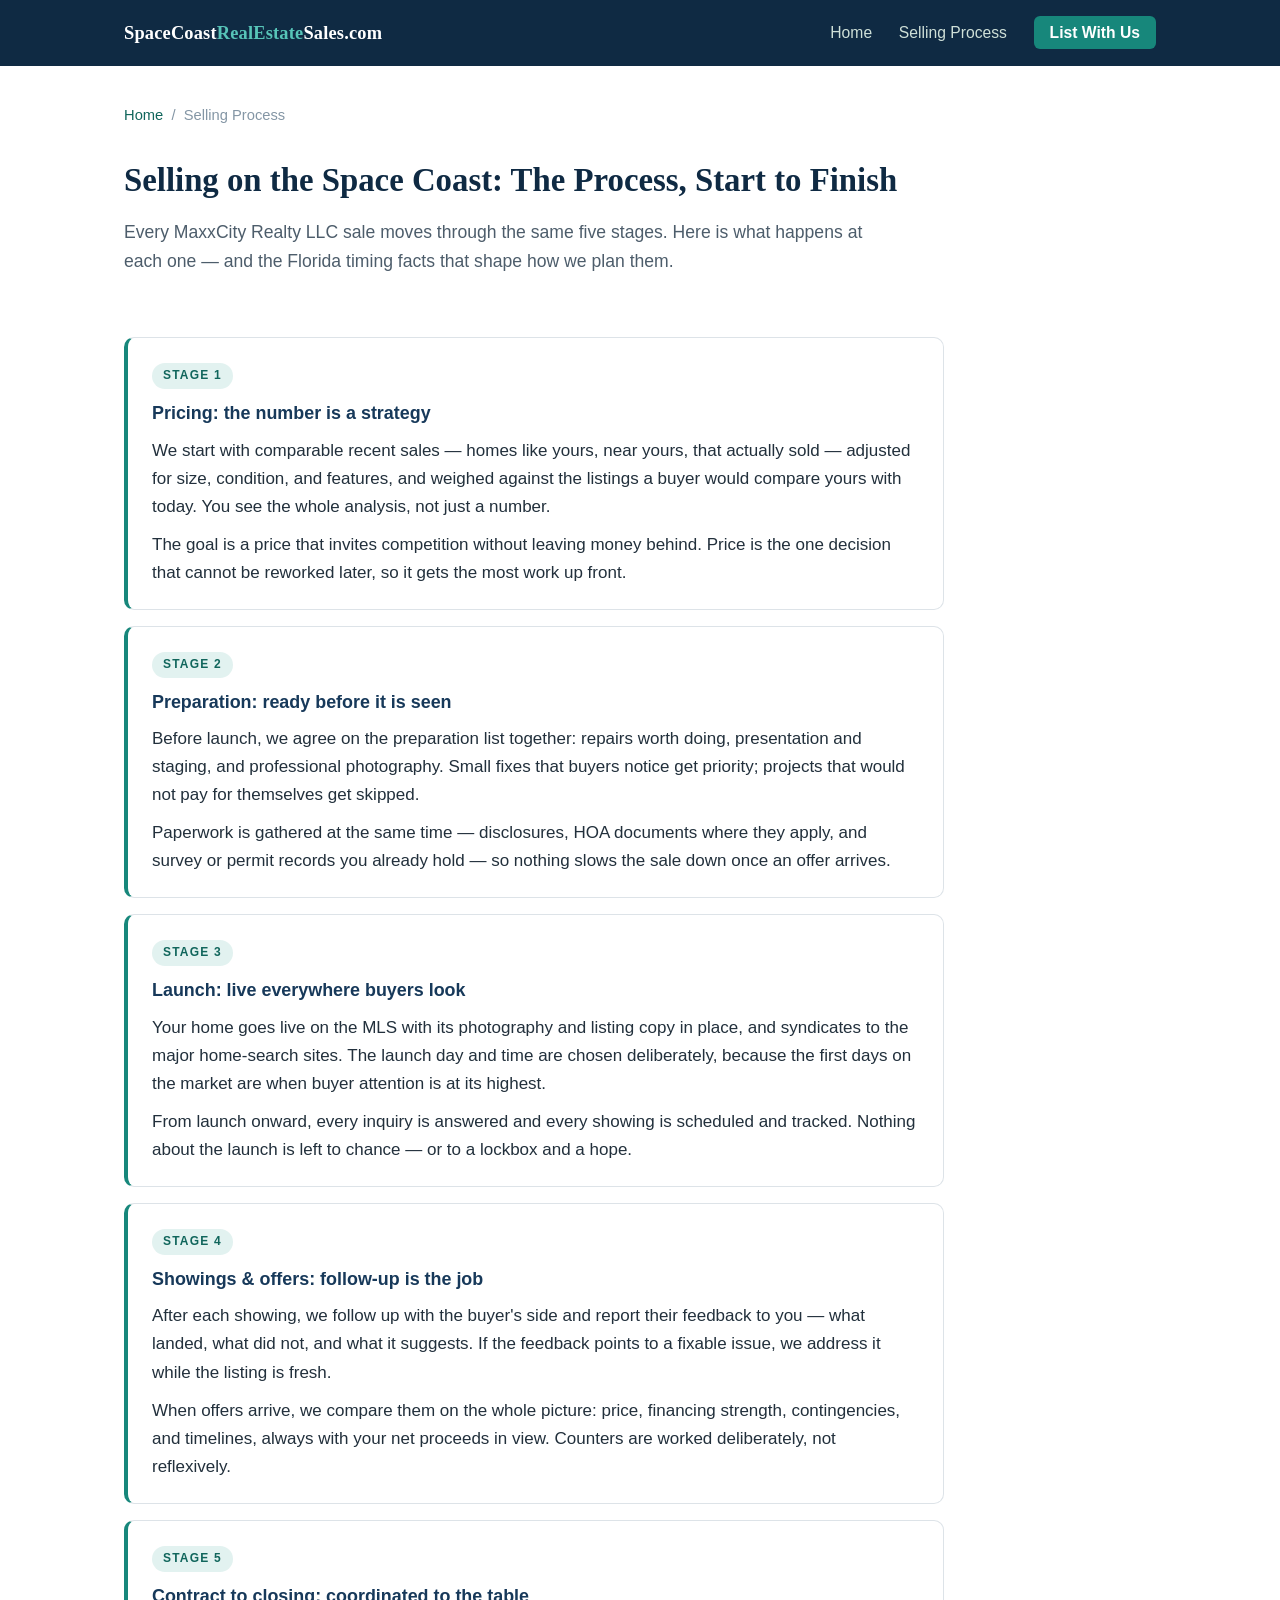
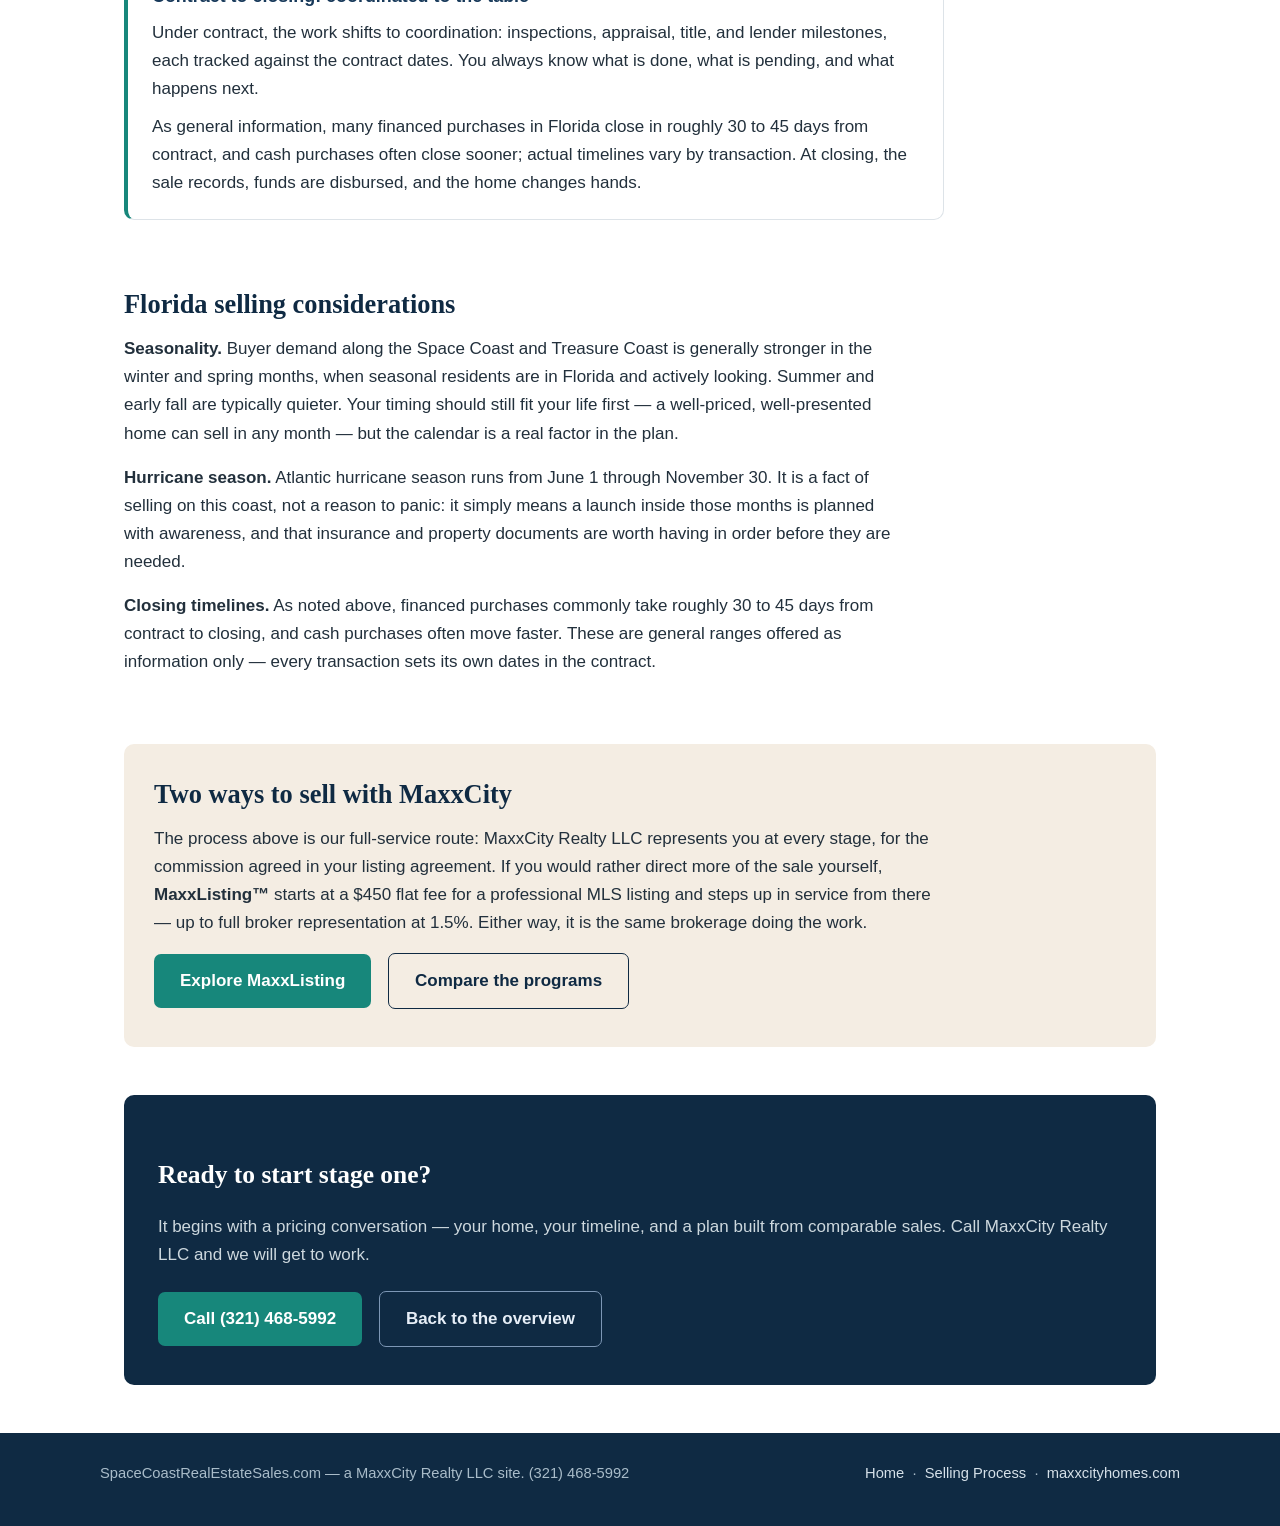
==== how-it-works.html @ 4e9aaf96 "Add files via upload" ====
<!DOCTYPE html>
<html lang="en">
<head>
<meta charset="UTF-8">
<meta name="viewport" content="width=device-width, initial-scale=1.0">
<title>Selling on the Space Coast: The Process, Start to Finish | SpaceCoast Real Estate Sales</title>
<meta name="description" content="How selling a home works with MaxxCity Realty LLC on Florida's Space Coast and Treasure Coast: pricing, preparation, launch, showings and offers, and closing — plus factual Florida timing considerations.">
<link rel="canonical" href="https://spacecoastrealestatesales.com/how-it-works.html">
<meta property="og:type" content="article">
<meta property="og:site_name" content="SpaceCoast Real Estate Sales">
<meta property="og:title" content="Selling on the Space Coast: The Process, Start to Finish">
<meta property="og:description" content="The five stages of a Space Coast home sale with MaxxCity Realty LLC — pricing, preparation, launch, showings and offers, closing — and the Florida timing facts that shape them.">
<meta property="og:url" content="https://spacecoastrealestatesales.com/how-it-works.html">
<meta name="twitter:card" content="summary">
<link rel="stylesheet" href="style.css">
</head>
<body>

<header class="site-header">
  <div class="header-inner">
    <a class="wordmark" href="index.html">SpaceCoast<span>RealEstate</span>Sales.com</a>
    <nav class="main-nav">
      <a href="index.html">Home</a>
      <a href="how-it-works.html">Selling Process</a>
      <a class="nav-cta" href="https://maxxcityhomes.com/list-with-us">List With Us</a>
    </nav>
  </div>
</header>

<main>

  <p class="crumb"><a href="index.html">Home</a> &nbsp;/&nbsp; Selling Process</p>

  <div class="page-head">
    <h1>Selling on the Space Coast: The Process, Start to Finish</h1>
    <p class="lede">Every MaxxCity Realty LLC sale moves through the same five stages. Here is what happens at each one — and the Florida timing facts that shape how we plan them.</p>
  </div>

  <section>
    <div class="stage-list">

      <div class="stage-block">
        <span class="step">Stage 1</span>
        <h3>Pricing: the number is a strategy</h3>
        <p>We start with comparable recent sales — homes like yours, near yours, that actually sold — adjusted for size, condition, and features, and weighed against the listings a buyer would compare yours with today. You see the whole analysis, not just a number.</p>
        <p>The goal is a price that invites competition without leaving money behind. Price is the one decision that cannot be reworked later, so it gets the most work up front.</p>
      </div>

      <div class="stage-block">
        <span class="step">Stage 2</span>
        <h3>Preparation: ready before it is seen</h3>
        <p>Before launch, we agree on the preparation list together: repairs worth doing, presentation and staging, and professional photography. Small fixes that buyers notice get priority; projects that would not pay for themselves get skipped.</p>
        <p>Paperwork is gathered at the same time — disclosures, HOA documents where they apply, and survey or permit records you already hold — so nothing slows the sale down once an offer arrives.</p>
      </div>

      <div class="stage-block">
        <span class="step">Stage 3</span>
        <h3>Launch: live everywhere buyers look</h3>
        <p>Your home goes live on the MLS with its photography and listing copy in place, and syndicates to the major home-search sites. The launch day and time are chosen deliberately, because the first days on the market are when buyer attention is at its highest.</p>
        <p>From launch onward, every inquiry is answered and every showing is scheduled and tracked. Nothing about the launch is left to chance — or to a lockbox and a hope.</p>
      </div>

      <div class="stage-block">
        <span class="step">Stage 4</span>
        <h3>Showings &amp; offers: follow-up is the job</h3>
        <p>After each showing, we follow up with the buyer's side and report their feedback to you — what landed, what did not, and what it suggests. If the feedback points to a fixable issue, we address it while the listing is fresh.</p>
        <p>When offers arrive, we compare them on the whole picture: price, financing strength, contingencies, and timelines, always with your net proceeds in view. Counters are worked deliberately, not reflexively.</p>
      </div>

      <div class="stage-block">
        <span class="step">Stage 5</span>
        <h3>Contract to closing: coordinated to the table</h3>
        <p>Under contract, the work shifts to coordination: inspections, appraisal, title, and lender milestones, each tracked against the contract dates. You always know what is done, what is pending, and what happens next.</p>
        <p>As general information, many financed purchases in Florida close in roughly 30 to 45 days from contract, and cash purchases often close sooner; actual timelines vary by transaction. At closing, the sale records, funds are disbursed, and the home changes hands.</p>
      </div>

    </div>
  </section>

  <section>
    <h2>Florida selling considerations</h2>
    <p class="narrow"><strong>Seasonality.</strong> Buyer demand along the Space Coast and Treasure Coast is generally stronger in the winter and spring months, when seasonal residents are in Florida and actively looking. Summer and early fall are typically quieter. Your timing should still fit your life first — a well-priced, well-presented home can sell in any month — but the calendar is a real factor in the plan.</p>
    <p class="narrow"><strong>Hurricane season.</strong> Atlantic hurricane season runs from June 1 through November 30. It is a fact of selling on this coast, not a reason to panic: it simply means a launch inside those months is planned with awareness, and that insurance and property documents are worth having in order before they are needed.</p>
    <p class="narrow"><strong>Closing timelines.</strong> As noted above, financed purchases commonly take roughly 30 to 45 days from contract to closing, and cash purchases often move faster. These are general ranges offered as information only — every transaction sets its own dates in the contract.</p>
  </section>

  <section class="band">
    <h2>Two ways to sell with MaxxCity</h2>
    <p class="narrow">The process above is our full-service route: MaxxCity Realty LLC represents you at every stage, for the commission agreed in your listing agreement. If you would rather direct more of the sale yourself, <strong>MaxxListing&trade;</strong> starts at a $450 flat fee for a professional MLS listing and steps up in service from there — up to full broker representation at 1.5%. Either way, it is the same brokerage doing the work.</p>
    <p><a class="btn" href="https://maxxlisting.com/">Explore MaxxListing</a> <a class="btn ghost-dark" href="https://maxxcityhomes.com/list-with-us">Compare the programs</a></p>
  </section>

  <div class="cta-band">
    <h2>Ready to start stage one?</h2>
    <p>It begins with a pricing conversation — your home, your timeline, and a plan built from comparable sales. Call MaxxCity Realty LLC and we will get to work.</p>
    <a class="btn" href="tel:+13214685992">Call (321) 468-5992</a>
    <a class="btn ghost" href="index.html">Back to the overview</a>
  </div>

</main>

<footer class="site-footer">
  <div class="footer-inner">
    <span>SpaceCoastRealEstateSales.com — a MaxxCity Realty LLC site. (321) 468-5992</span>
    <span><a href="index.html">Home</a> &nbsp;·&nbsp; <a href="how-it-works.html">Selling Process</a> &nbsp;·&nbsp; <a href="https://maxxcityhomes.com">maxxcityhomes.com</a></span>
  </div>
</footer>

</body>
</html>
---- style.css ----
/* SpaceCoast Real Estate Sales — microsite styles
   Coastal Florida realty palette: deep navy, coastal teal, warm sand.
   Serif display headlines (Georgia), system sans body.
   Shared design spec across the MaxxCity Realty microsites.
   No external assets. */

:root {
  --navy: #0F2A43;
  --navy-2: #17395a;
  --teal: #17877B;
  --teal-dark: #11665c;
  --sand: #F4EDE3;
  --ink: #22303C;
  --muted: #4d5d6b;
  --muted-light: #8496a5;
  --bg: #ffffff;
  --card: #ffffff;
  --line: #dde3e8;
  --radius: 10px;
}

* { box-sizing: border-box; }

html { scroll-behavior: smooth; }

body {
  margin: 0;
  font-family: -apple-system, BlinkMacSystemFont, "Segoe UI", Roboto,
    "Helvetica Neue", Arial, sans-serif;
  color: var(--ink);
  background: var(--bg);
  line-height: 1.65;
  font-size: 17px;
}

h1, h2, .wordmark, .price {
  font-family: Georgia, "Times New Roman", Times, serif;
}

a { color: var(--teal-dark); }
a:hover { color: var(--teal); }

/* ---------- Header ---------- */
.site-header {
  background: var(--navy);
  color: #fff;
}
.header-inner {
  max-width: 1080px;
  margin: 0 auto;
  padding: 18px 24px;
  display: flex;
  flex-wrap: wrap;
  align-items: center;
  justify-content: space-between;
  gap: 12px;
}
.wordmark {
  color: #fff;
  text-decoration: none;
  font-weight: 700;
  font-size: 1.15rem;
  letter-spacing: 0.01em;
}
.wordmark span { color: #57c4b8; }
.main-nav a {
  color: #cfe0d8;
  text-decoration: none;
  margin-left: 22px;
  font-size: 0.98rem;
}
.main-nav a:hover { color: #fff; }
.main-nav a.nav-cta {
  background: var(--teal);
  color: #fff;
  padding: 8px 16px;
  border-radius: 6px;
  font-weight: 600;
}
.main-nav a.nav-cta:hover { background: var(--teal-dark); }

/* ---------- Hero ---------- */
.hero {
  background: linear-gradient(160deg, var(--navy) 0%, var(--navy-2) 70%, #1d4e4a 100%);
  color: #fff;
  padding: 64px 24px 72px;
}
.hero-inner { max-width: 820px; margin: 0 auto; }
.hero .eyebrow {
  text-transform: uppercase;
  letter-spacing: 0.14em;
  font-size: 0.78rem;
  font-weight: 700;
  color: #8fd8cf;
  margin: 0 0 14px;
}
.hero h1 {
  font-size: 2.45rem;
  line-height: 1.18;
  margin: 0 0 18px;
  font-weight: 700;
}
.hero p.lede {
  font-size: 1.16rem;
  color: #dde8e4;
  margin: 0 0 28px;
  max-width: 680px;
}
.btn {
  display: inline-block;
  background: var(--teal);
  color: #fff;
  text-decoration: none;
  font-weight: 600;
  padding: 13px 26px;
  border-radius: 7px;
  margin-right: 12px;
}
.btn:hover { background: var(--teal-dark); color: #fff; }
.btn.ghost {
  background: transparent;
  border: 1px solid #7d97b5;
  color: #e6eef7;
}
.btn.ghost:hover { border-color: #fff; color: #fff; }
.btn.ghost-dark {
  background: transparent;
  border: 1px solid var(--navy);
  color: var(--navy);
}
.btn.ghost-dark:hover { background: var(--navy); color: #fff; }

/* ---------- Layout ---------- */
main { max-width: 1080px; margin: 0 auto; padding: 0 24px; }
section { padding: 44px 0 8px; }
section h2 {
  font-size: 1.65rem;
  line-height: 1.25;
  color: var(--navy);
  margin: 0 0 14px;
}
section h3 { color: var(--navy-2); margin: 0 0 8px; font-size: 1.12rem; }
section p { max-width: 780px; margin: 0 0 16px; }
.narrow { max-width: 780px; }

/* ---------- Sand band ---------- */
section.band {
  background: var(--sand);
  border-radius: var(--radius);
  padding: 34px 30px 22px;
  margin-top: 44px;
}

/* ---------- Card grids ---------- */
.grid {
  display: grid;
  grid-template-columns: repeat(auto-fit, minmax(230px, 1fr));
  gap: 18px;
  margin: 22px 0 10px;
}
.card {
  background: var(--card);
  border: 1px solid var(--line);
  border-radius: var(--radius);
  padding: 22px 20px;
}
.card .step {
  display: inline-block;
  font-size: 0.75rem;
  font-weight: 700;
  letter-spacing: 0.1em;
  text-transform: uppercase;
  color: var(--teal-dark);
  background: #e2f2f0;
  border-radius: 20px;
  padding: 3px 11px;
  margin-bottom: 10px;
}
.card .price {
  font-size: 1.55rem;
  font-weight: 700;
  color: var(--navy);
  margin: 0 0 10px;
}
.card p { margin: 0 0 10px; font-size: 0.98rem; color: var(--muted); }
.card p:last-child { margin-bottom: 0; }
.card h3 { margin-bottom: 6px; }
.card a { font-weight: 600; text-decoration: none; }
.card a:hover { text-decoration: underline; }

/* ---------- Deep-dive stage list (selling process) ---------- */
.stage-list { max-width: 820px; }
.stage-block {
  background: var(--card);
  border: 1px solid var(--line);
  border-left: 4px solid var(--teal);
  border-radius: var(--radius);
  padding: 22px 24px;
  margin-bottom: 16px;
}
.stage-block .step {
  display: inline-block;
  font-size: 0.75rem;
  font-weight: 700;
  letter-spacing: 0.1em;
  text-transform: uppercase;
  color: var(--teal-dark);
  background: #e2f2f0;
  border-radius: 20px;
  padding: 3px 11px;
  margin-bottom: 10px;
}
.stage-block p { margin: 0 0 10px; }
.stage-block p:last-child { margin-bottom: 0; }

/* ---------- FAQ ---------- */
.faq-item {
  background: var(--card);
  border: 1px solid var(--line);
  border-radius: var(--radius);
  padding: 20px 22px;
  margin-bottom: 14px;
  max-width: 820px;
}
.faq-item h3 { margin-bottom: 6px; }
.faq-item p { margin: 0; color: var(--muted); }

/* ---------- CTA band ---------- */
.cta-band {
  background: var(--navy);
  color: #fff;
  border-radius: var(--radius);
  padding: 38px 34px;
  margin: 48px 0;
  text-align: left;
}
.cta-band h2 { color: #fff; margin-bottom: 10px; font-family: Georgia, "Times New Roman", Times, serif; }
.cta-band p { color: #cdd8de; margin-bottom: 22px; }

/* ---------- Footer ---------- */
.site-footer {
  background: var(--navy);
  margin-top: 24px;
  padding: 28px 24px 40px;
  color: #a9bcc9;
  font-size: 0.92rem;
}
.footer-inner {
  max-width: 1080px;
  margin: 0 auto;
  display: flex;
  flex-wrap: wrap;
  gap: 10px 28px;
  justify-content: space-between;
}
.site-footer a { color: #d5e0e8; text-decoration: none; }
.site-footer a:hover { text-decoration: underline; }

/* ---------- Breadcrumb (subpage) ---------- */
.crumb { padding: 22px 0 0; font-size: 0.92rem; color: var(--muted-light); }
.crumb a { text-decoration: none; }
.crumb a:hover { text-decoration: underline; }
.page-head { padding-top: 18px; }
.page-head h1 { font-size: 2.05rem; color: var(--navy); line-height: 1.22; margin: 0 0 12px; }
.page-head p.lede { font-size: 1.1rem; color: var(--muted); max-width: 760px; }

/* ---------- Responsive ---------- */
@media (max-width: 640px) {
  body { font-size: 16px; }
  .hero { padding: 44px 20px 52px; }
  .hero h1 { font-size: 1.85rem; }
  .page-head h1 { font-size: 1.6rem; }
  section h2 { font-size: 1.4rem; }
  .main-nav a { margin-left: 14px; }
  .btn { display: block; text-align: center; margin: 0 0 10px; }
  .cta-band { padding: 28px 22px; }
  section.band { padding: 26px 20px 14px; }
}
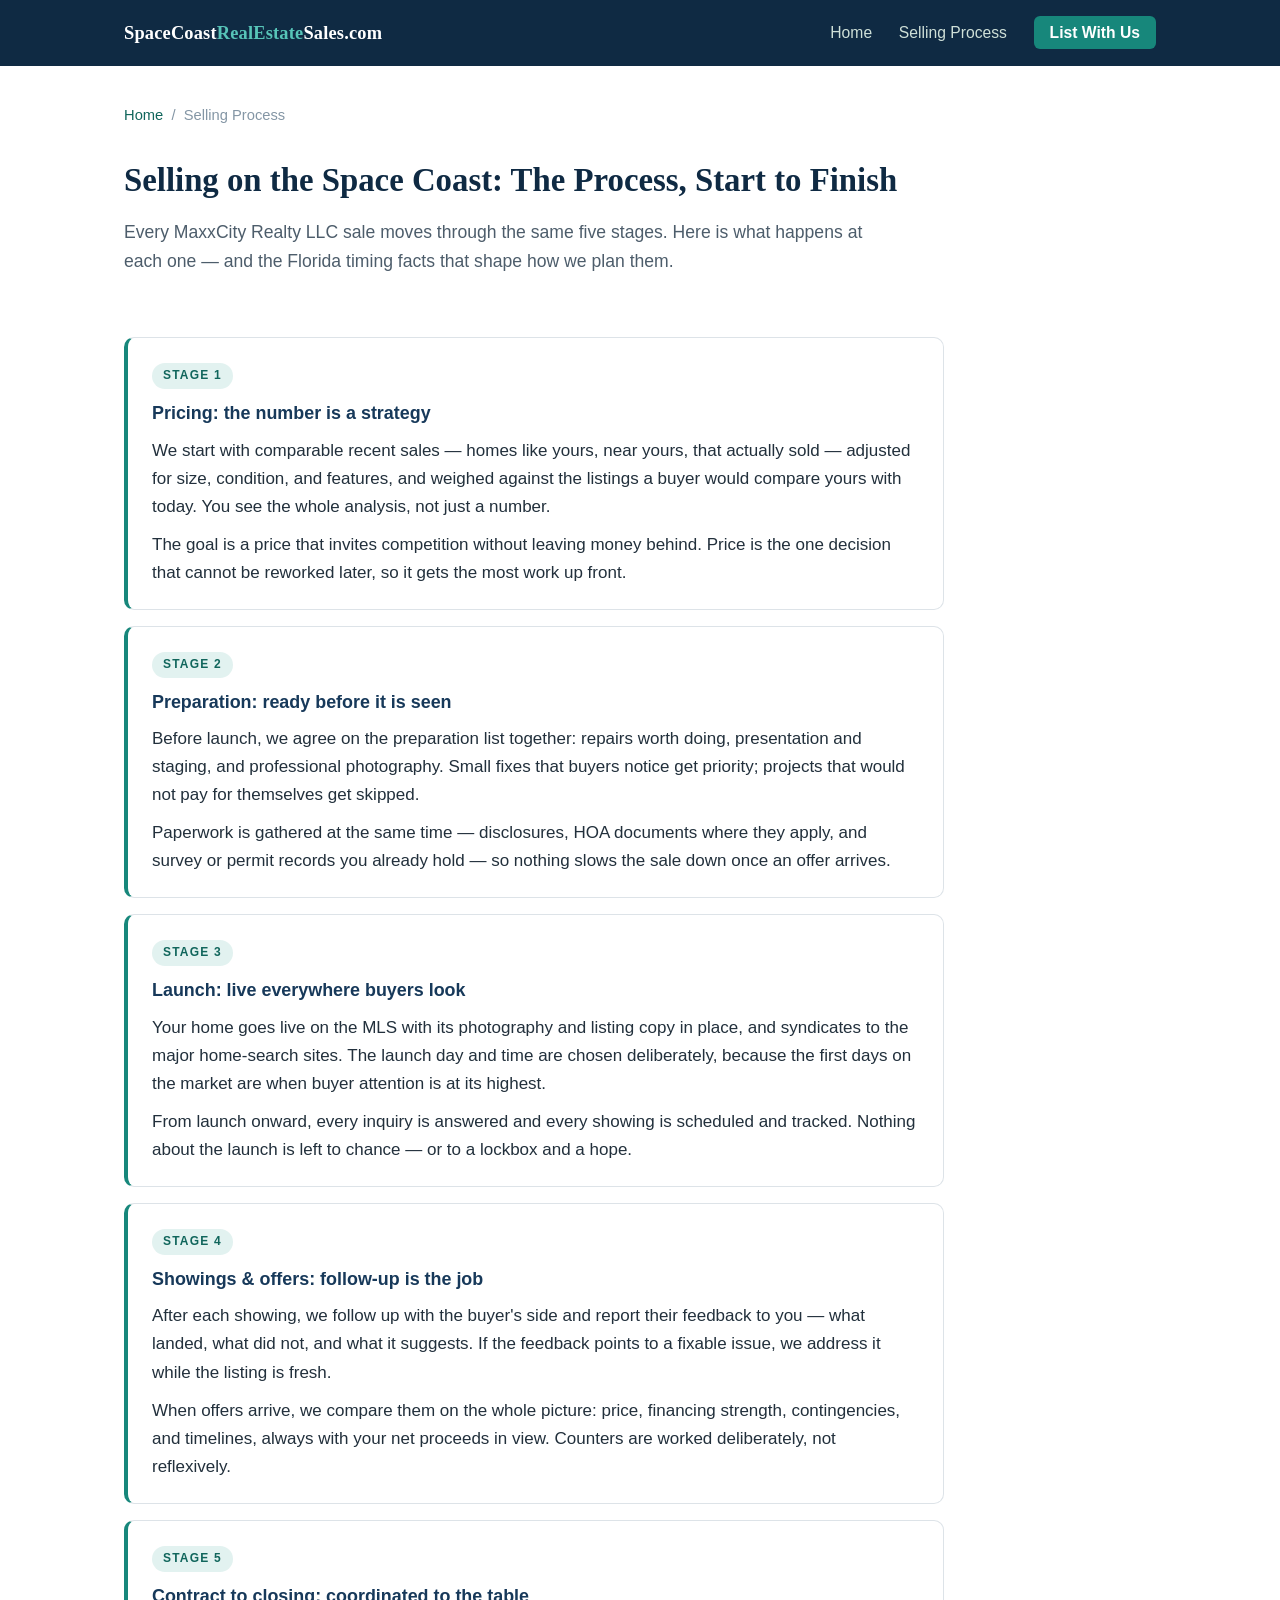
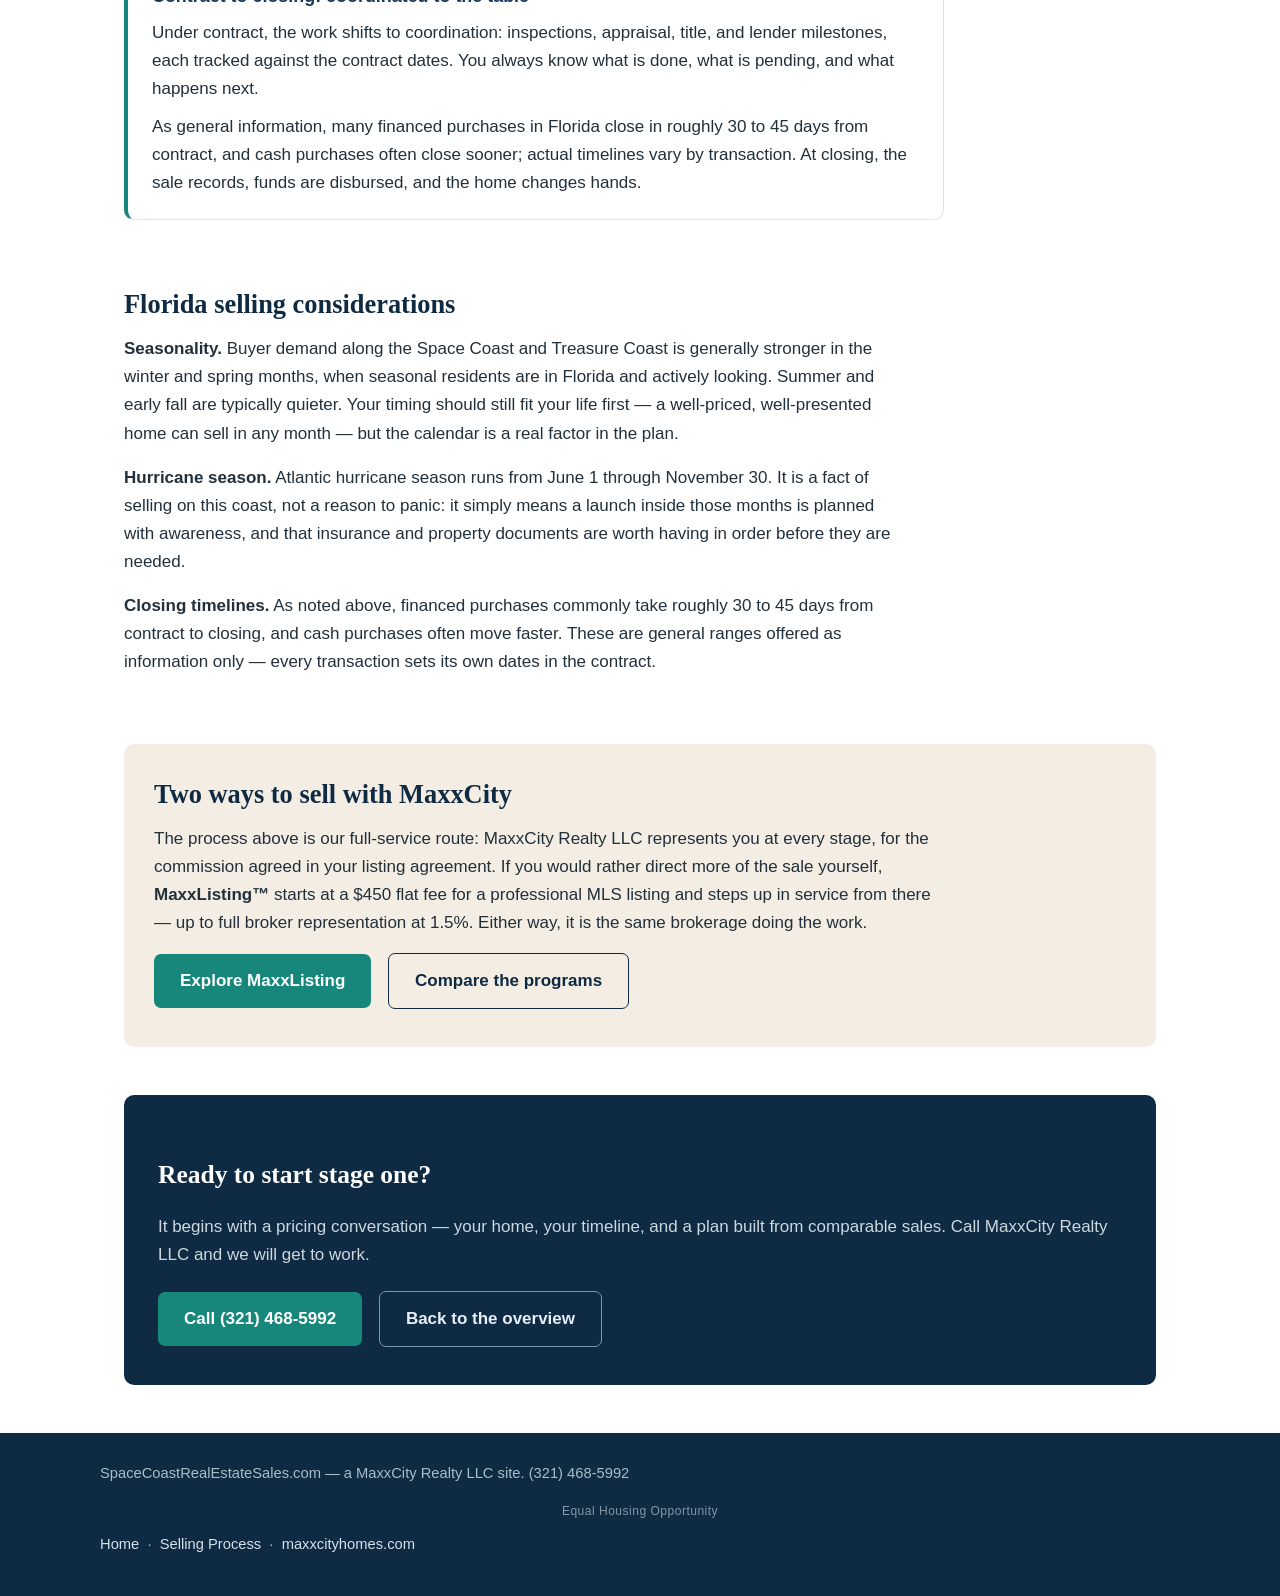
==== commit b56283e6: "Add Equal Housing Opportunity footer line" ====
--- a/how-it-works.html
+++ b/how-it-works.html
@@ -102,6 +102,7 @@
 <footer class="site-footer">
   <div class="footer-inner">
     <span>SpaceCoastRealEstateSales.com — a MaxxCity Realty LLC site. (321) 468-5992</span>
+    <span class="equal-housing">Equal Housing Opportunity</span>
     <span><a href="index.html">Home</a> &nbsp;·&nbsp; <a href="how-it-works.html">Selling Process</a> &nbsp;·&nbsp; <a href="https://maxxcityhomes.com">maxxcityhomes.com</a></span>
   </div>
 </footer>
--- a/style.css
+++ b/style.css
@@ -276,3 +276,5 @@
   .cta-band { padding: 28px 22px; }
   section.band { padding: 26px 20px 14px; }
 }
+
+.equal-housing { display: block; width: 100%; text-align: center; margin-top: 6px; font-size: 0.82em; opacity: 0.75; letter-spacing: 0.04em; }
